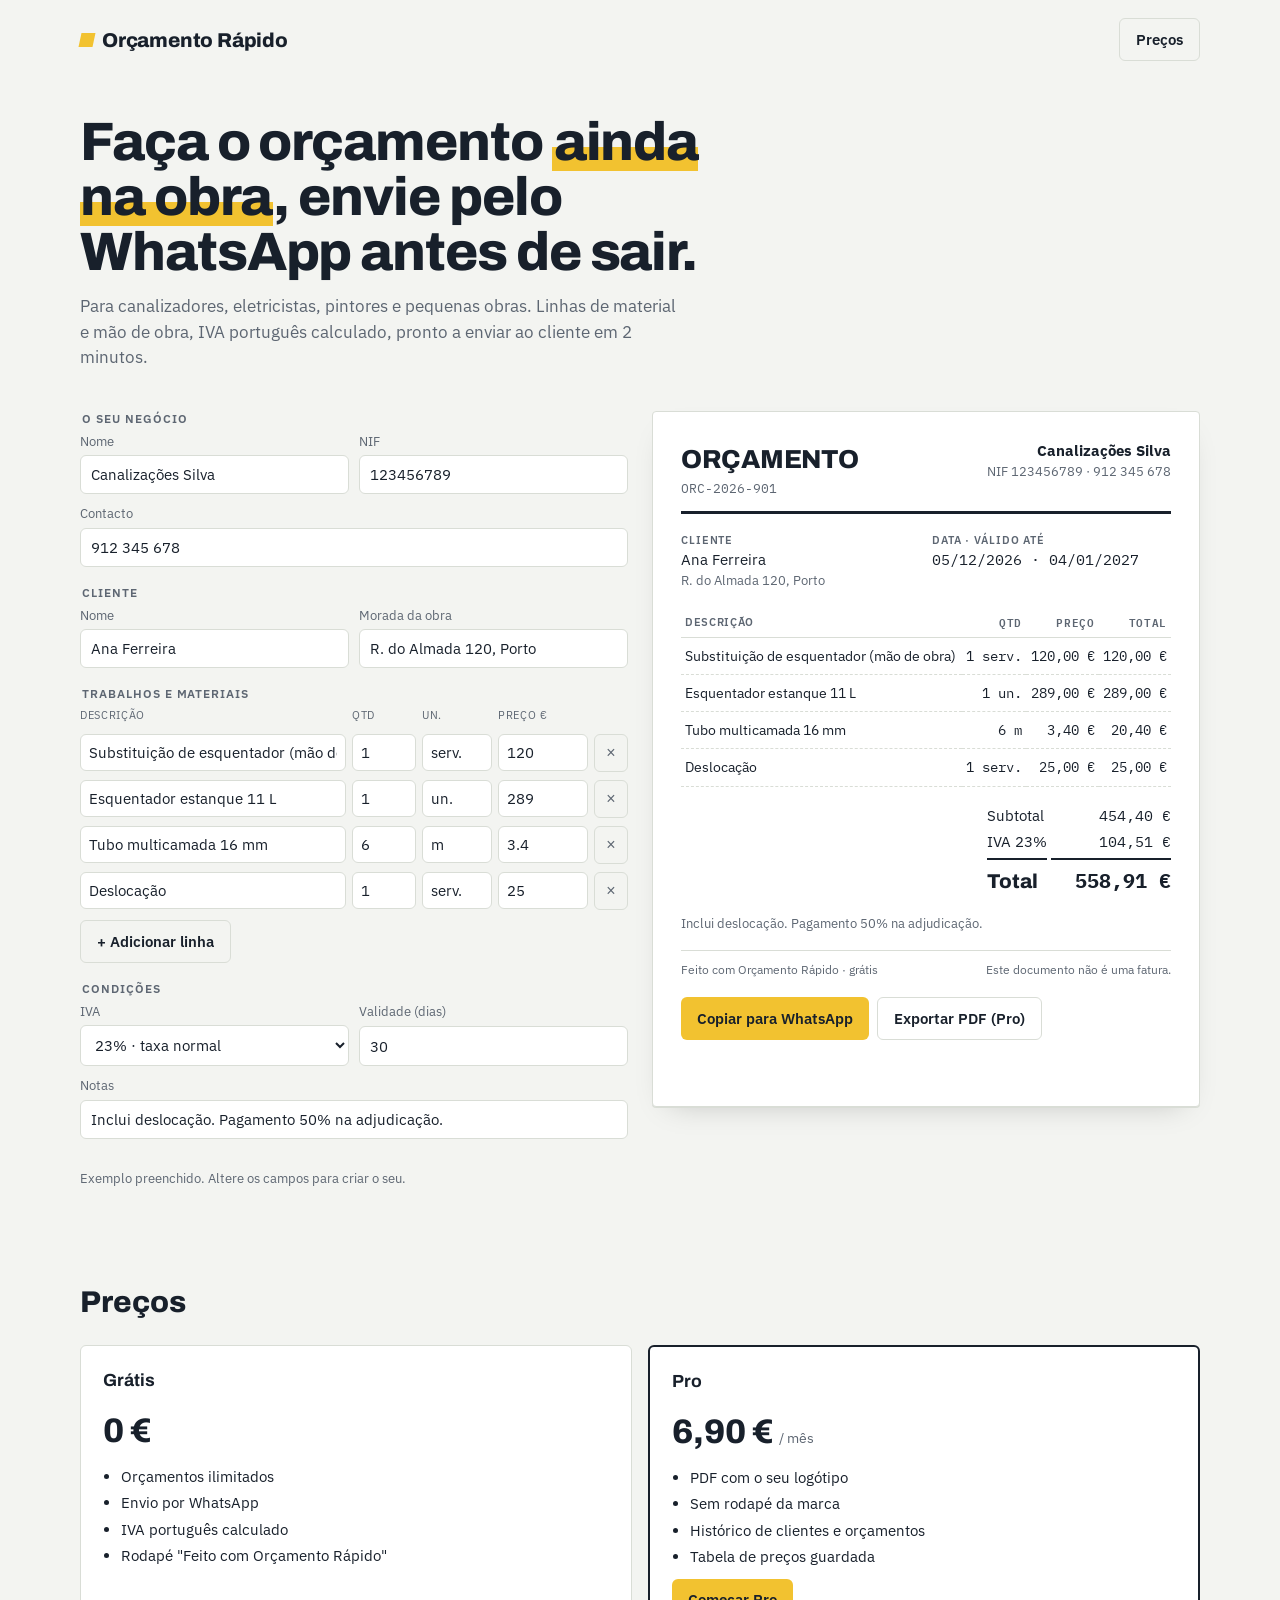
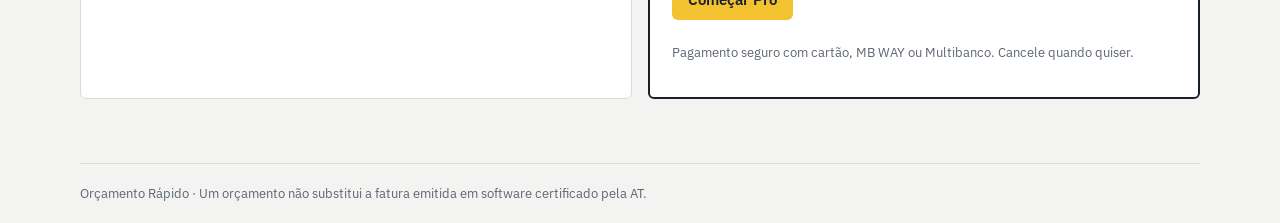
==== index.html @ ef0342cf "Primeira versão do Orçamento Rápido Co-Authored-By: Claude Opus 5.5 <noreply@anthropic.com> Claude-S" ====
<!doctype html>
<html lang="pt-PT">
<head>
<meta charset="utf-8">
<meta name="viewport" content="width=device-width, initial-scale=1, viewport-fit=cover">
<meta name="description" content="Faça orçamentos de obras com IVA português em 2 minutos e envie pelo WhatsApp. Grátis para canalizadores, eletricistas e pintores.">
<title>Orçamento Rápido</title>
<link rel="stylesheet" href="https://fonts.googleapis.com/css2?family=Archivo:wght@500;700;800&family=IBM+Plex+Sans:wght@400;500;600&family=IBM+Plex+Mono:wght@400;500&display=swap">
<style>
/* Layout: hero → working tool (form | live quote sheet) → pricing. Workshop ink + hi-vis accent. */
:root{
  --bg:#f3f4f1; --paper:#ffffff; --ink:#18202b; --muted:#5d6672; --line:#d9ddd6;
  --accent:#f2c230; --accent-ink:#18202b; --blue:#1f4e8c; --ok:#2f7d4f;
  --f-display:"Archivo","Arial Narrow",system-ui,sans-serif;
  --f-body:"IBM Plex Sans",system-ui,-apple-system,sans-serif;
  --f-mono:"IBM Plex Mono",ui-monospace,Menlo,monospace;
}
@media (prefers-color-scheme:dark){:root:not([data-theme="light"]){
  --bg:#12161c; --paper:#1b2129; --ink:#e8ebee; --muted:#9aa3ad; --line:#2d3540;
  --accent:#f2c230; --accent-ink:#18202b; --blue:#7fb0ee; --ok:#6cc08f; color-scheme:dark}}
:root[data-theme="dark"]{
  --bg:#12161c; --paper:#1b2129; --ink:#e8ebee; --muted:#9aa3ad; --line:#2d3540;
  --accent:#f2c230; --accent-ink:#18202b; --blue:#7fb0ee; --ok:#6cc08f; color-scheme:dark}
*{box-sizing:border-box}
html,body{margin:0}img{max-width:100%}[hidden]{display:none!important}
body{background:var(--bg);color:var(--ink);font-family:var(--f-body);font-size:15px;line-height:1.5;
  padding-left:max(16px,env(safe-area-inset-left,0px));padding-right:max(16px,env(safe-area-inset-right,0px))}
.wrap{max-width:1120px;margin:0 auto}
h1,h2,h3{font-family:var(--f-display);text-wrap:balance;margin:0}
header{display:flex;justify-content:space-between;align-items:center;padding-block:18px;gap:12px}
.brand{font-family:var(--f-display);font-weight:800;font-size:20px;letter-spacing:-.01em;display:flex;align-items:center;gap:8px}
.brand i{display:inline-block;width:14px;height:14px;background:var(--accent);transform:skew(-12deg)}
.hero{padding-block:36px 28px;display:grid;gap:14px;max-width:760px}
.hero h1{font-size:clamp(32px,6vw,54px);font-weight:800;line-height:1.02;letter-spacing:-.02em}
.hero h1 mark{background:linear-gradient(transparent 58%,var(--accent) 58%);color:inherit;padding:0 2px}
.hero p{color:var(--muted);font-size:17px;max-width:60ch;margin:0}
.btn{font:600 15px var(--f-body);border:0;border-radius:6px;padding:11px 16px;cursor:pointer;background:var(--accent);color:var(--accent-ink);text-decoration:none;display:inline-flex;align-items:center;gap:6px}
.btn.ghost{background:transparent;color:var(--ink);border:1px solid var(--line)}
.btn:focus-visible,input:focus-visible,select:focus-visible{outline:3px solid var(--blue);outline-offset:2px}
.tool{display:grid;grid-template-columns:minmax(0,1fr) minmax(0,1fr);gap:24px;padding-block:12px 48px}
@media (max-width:860px){.tool{grid-template-columns:minmax(0,1fr)}}
.panel{display:grid;gap:18px;align-content:start}
fieldset{border:0;padding:0;margin:0;display:grid;gap:10px}
legend{font:600 12px var(--f-body);text-transform:uppercase;letter-spacing:.08em;color:var(--muted);margin-bottom:6px}
.row{display:grid;grid-template-columns:1fr 1fr;gap:10px}
label{display:grid;gap:4px;font-size:13px;color:var(--muted)}
input,select{font:400 15px var(--f-body);color:var(--ink);background:var(--paper);border:1px solid var(--line);border-radius:6px;padding:9px 10px;width:100%;min-width:0}
.items{display:grid;gap:8px}
.item{display:grid;grid-template-columns:minmax(0,1fr) 64px 70px 90px 34px;gap:6px;align-items:center}
.item input{padding:8px}
.item .x{background:transparent;border:1px solid var(--line);border-radius:6px;height:38px;cursor:pointer;color:var(--muted);font-size:16px}
.ih{font-size:11px;color:var(--muted);text-transform:uppercase;letter-spacing:.06em}
@media (max-width:480px){.item{grid-template-columns:1fr 1fr 1fr 34px}.item .d{grid-column:1/-1}.ih{display:none}}
/* quote sheet */
.sheet{background:var(--paper);border:1px solid var(--line);border-radius:4px;padding:28px;position:sticky;top:calc(env(safe-area-inset-top,0px) + 16px);align-self:start;display:grid;gap:18px;box-shadow:0 1px 0 var(--line),0 12px 30px -18px rgba(0,0,0,.25)}
@media (max-width:860px){.sheet{position:static}}
.sh-top{display:flex;justify-content:space-between;gap:16px;flex-wrap:wrap;border-bottom:3px solid var(--ink);padding-bottom:14px}
.sh-top h2{font-size:26px;font-weight:800;letter-spacing:-.01em}
.mono{font-family:var(--f-mono);font-variant-numeric:tabular-nums}
.small{font-size:12.5px;color:var(--muted)}
.meta{display:grid;grid-template-columns:1fr 1fr;gap:12px}
.meta b{display:block;font-size:11px;text-transform:uppercase;letter-spacing:.08em;color:var(--muted);font-weight:600}
.tbl{overflow-x:auto}
table{width:100%;border-collapse:collapse;font-size:13.5px}
th{text-align:left;font-size:11px;text-transform:uppercase;letter-spacing:.06em;color:var(--muted);font-weight:600;border-bottom:1px solid var(--line);padding:6px 4px}
td{padding:8px 4px;border-bottom:1px dashed var(--line);vertical-align:top}
td.n,th.n{text-align:right;font-family:var(--f-mono);font-variant-numeric:tabular-nums;white-space:nowrap}
.tot{display:grid;gap:4px;justify-content:end;grid-template-columns:auto 120px}
.tot span:nth-child(even){text-align:right;font-family:var(--f-mono);font-variant-numeric:tabular-nums}
.tot .g{font-family:var(--f-display);font-weight:800;font-size:20px;border-top:2px solid var(--ink);padding-top:6px}
.foot{border-top:1px solid var(--line);padding-top:10px;display:flex;justify-content:space-between;gap:10px;flex-wrap:wrap}
.wm{font-size:11.5px;color:var(--muted)}
.actions{display:flex;gap:8px;flex-wrap:wrap}
.toast{font-size:13px;color:var(--ok);min-height:20px}
/* pricing */
.pricing{padding-block:32px 64px;display:grid;gap:20px}
.pricing h2{font-size:30px;font-weight:800}
.plans{display:grid;grid-template-columns:repeat(2,minmax(0,1fr));gap:16px}
@media (max-width:640px){.plans{grid-template-columns:minmax(0,1fr)}}
.plan{border:1px solid var(--line);border-radius:6px;padding:22px;display:grid;gap:10px;align-content:start;background:var(--paper)}
.plan.pro{border:2px solid var(--ink)}
.price{font-family:var(--f-display);font-size:34px;font-weight:800}
.price small{font:400 14px var(--f-body);color:var(--muted)}
.plan ul{margin:0;padding-left:18px;display:grid;gap:4px}
.note{font-size:13px;color:var(--muted)}
footer{border-top:1px solid var(--line);padding-block:20px;font-size:12.5px;color:var(--muted)}
@media (prefers-reduced-motion:reduce){*{transition:none!important}}
</style>
</head>
<body>
<div class="wrap">
<header>
  <div class="brand"><i></i>Orçamento Rápido</div>
  <a class="btn ghost" href="#precos">Preços</a>
</header>

<section class="hero">
  <h1>Faça o orçamento <mark>ainda na obra</mark>, envie pelo WhatsApp antes de sair.</h1>
  <p>Para canalizadores, eletricistas, pintores e pequenas obras. Linhas de material e mão de obra, IVA português calculado, pronto a enviar ao cliente em 2 minutos.</p>
</section>

<section class="tool" aria-label="Criar orçamento">
  <form class="panel" id="f" autocomplete="off">
    <fieldset>
      <legend>O seu negócio</legend>
      <div class="row">
        <label>Nome<input id="bizName" value="Canalizações Silva"></label>
        <label>NIF<input id="bizNif" value="123456789" inputmode="numeric"></label>
      </div>
      <label>Contacto<input id="bizPhone" value="912 345 678"></label>
    </fieldset>
    <fieldset>
      <legend>Cliente</legend>
      <div class="row">
        <label>Nome<input id="cliName" value="Ana Ferreira"></label>
        <label>Morada da obra<input id="cliAddr" value="R. do Almada 120, Porto"></label>
      </div>
    </fieldset>
    <fieldset>
      <legend>Trabalhos e materiais</legend>
      <div class="item ih" aria-hidden="true"><span>Descrição</span><span>Qtd</span><span>Un.</span><span>Preço €</span><span></span></div>
      <div class="items" id="items"></div>
      <div><button type="button" class="btn ghost" id="add">+ Adicionar linha</button></div>
    </fieldset>
    <fieldset>
      <legend>Condições</legend>
      <div class="row">
        <label>IVA
          <select id="vat">
            <option value="23">23% · taxa normal</option>
            <option value="6">6% · empreitada em habitação (verba 2.27)</option>
            <option value="13">13% · taxa intermédia</option>
            <option value="0">Isento · art. 53.º do CIVA</option>
          </select>
        </label>
        <label>Validade (dias)<input id="valid" type="number" min="1" value="30" inputmode="numeric"></label>
      </div>
      <label>Notas<input id="notes" value="Inclui deslocação. Pagamento 50% na adjudicação."></label>
    </fieldset>
    <p class="small">Exemplo preenchido. Altere os campos para criar o seu.</p>
  </form>

  <aside class="sheet" aria-label="Pré-visualização do orçamento">
    <div class="sh-top">
      <div><h2>ORÇAMENTO</h2><div class="small mono" id="qNum"></div></div>
      <div style="text-align:right"><strong id="pBiz"></strong><div class="small" id="pBizMeta"></div></div>
    </div>
    <div class="meta">
      <div><b>Cliente</b><span id="pCli"></span><div class="small" id="pAddr"></div></div>
      <div><b>Data · Válido até</b><span class="mono" id="pDates"></span></div>
    </div>
    <div class="tbl"><table>
      <thead><tr><th>Descrição</th><th class="n">Qtd</th><th class="n">Preço</th><th class="n">Total</th></tr></thead>
      <tbody id="pRows"></tbody>
    </table></div>
    <div class="tot">
      <span>Subtotal</span><span id="tSub"></span>
      <span id="tVatL">IVA</span><span id="tVat"></span>
      <span class="g">Total</span><span class="g" id="tTot"></span>
    </div>
    <div class="small" id="pNotes"></div>
    <div class="foot">
      <span class="wm">Feito com Orçamento Rápido · grátis</span>
      <span class="wm">Este documento não é uma fatura.</span>
    </div>
    <div class="actions">
      <button class="btn" type="button" id="copy">Copiar para WhatsApp</button>
      <a class="btn ghost" href="#precos">Exportar PDF (Pro)</a>
    </div>
    <div class="toast" id="toast" role="status"></div>
  </aside>
</section>

<section class="pricing" id="precos">
  <h2>Preços</h2>
  <div class="plans">
    <div class="plan">
      <h3>Grátis</h3>
      <div class="price">0 €</div>
      <ul><li>Orçamentos ilimitados</li><li>Envio por WhatsApp</li><li>IVA português calculado</li><li>Rodapé "Feito com Orçamento Rápido"</li></ul>
    </div>
    <div class="plan pro">
      <h3>Pro</h3>
      <div class="price">6,90 € <small>/ mês</small></div>
      <ul><li>PDF com o seu logótipo</li><li>Sem rodapé da marca</li><li>Histórico de clientes e orçamentos</li><li>Tabela de preços guardada</li></ul>
      <div><a class="btn" id="buy" href="#precos">Começar Pro</a></div>
      <p class="note" id="buyNote">Pagamento seguro com cartão, MB WAY ou Multibanco. Cancele quando quiser.</p>
    </div>
  </div>
</section>

<footer>Orçamento Rápido · Um orçamento não substitui a fatura emitida em software certificado pela AT.</footer>
</div>

<script>
const $=id=>document.getElementById(id);
const eur=n=>n.toLocaleString('pt-PT',{style:'currency',currency:'EUR'});
let items=[
  {d:'Substituição de esquentador (mão de obra)',q:1,u:'serv.',p:120},
  {d:'Esquentador estanque 11 L',q:1,u:'un.',p:289},
  {d:'Tubo multicamada 16 mm',q:6,u:'m',p:3.4},
  {d:'Deslocação',q:1,u:'serv.',p:25}
];
const qn='ORC-'+new Date().getFullYear()+'-'+String(Math.floor(Math.random()*900)+100);
function renderItems(){
  const box=$('items');box.innerHTML='';
  items.forEach((it,i)=>{
    const r=document.createElement('div');r.className='item';
    r.innerHTML=`<input class="d" id="d${i}" aria-label="Descrição" value="${it.d.replace(/"/g,'&quot;')}">
      <input id="q${i}" aria-label="Quantidade" type="number" step="any" min="0" value="${it.q}">
      <input id="u${i}" aria-label="Unidade" value="${it.u}">
      <input id="p${i}" aria-label="Preço unitário" type="number" step="0.01" min="0" value="${it.p}">
      <button type="button" class="x" aria-label="Remover linha">×</button>`;
    r.querySelector('.d').oninput=e=>{it.d=e.target.value;render()};
    r.querySelector(`#q${i}`).oninput=e=>{it.q=parseFloat(e.target.value)||0;render()};
    r.querySelector(`#u${i}`).oninput=e=>{it.u=e.target.value;render()};
    r.querySelector(`#p${i}`).oninput=e=>{it.p=parseFloat(e.target.value)||0;render()};
    r.querySelector('.x').onclick=()=>{items.splice(i,1);renderItems();render()};
    box.appendChild(r);
  });
}
function calc(){
  const sub=items.reduce((s,i)=>s+i.q*i.p,0);const rate=+$('vat').value;
  const vat=Math.round(sub*rate)/100;return{sub,rate,vat,tot:sub+vat};
}
function fmtDate(d){return d.toLocaleDateString('pt-PT')}
function render(){
  const c=calc();const now=new Date();const until=new Date(now.getTime()+(+$('valid').value||30)*864e5);
  $('qNum').textContent=qn;
  $('pBiz').textContent=$('bizName').value;
  $('pBizMeta').textContent='NIF '+$('bizNif').value+' · '+$('bizPhone').value;
  $('pCli').textContent=$('cliName').value;$('pAddr').textContent=$('cliAddr').value;
  $('pDates').textContent=fmtDate(now)+' · '+fmtDate(until);
  const tb=$('pRows');tb.innerHTML='';
  items.forEach(i=>{const tr=document.createElement('tr');
    const td=(t,n)=>{const e=document.createElement('td');if(n)e.className='n';e.textContent=t;tr.appendChild(e)};
    td(i.d);td(i.q+' '+i.u,1);td(eur(i.p),1);td(eur(i.q*i.p),1);tb.appendChild(tr)});
  $('tSub').textContent=eur(c.sub);
  $('tVatL').textContent=c.rate?`IVA ${c.rate}%`:'IVA (isento art. 53.º)';
  $('tVat').textContent=eur(c.vat);$('tTot').textContent=eur(c.tot);
  $('pNotes').textContent=$('notes').value;
}
function asText(){
  const c=calc();const v=+$('valid').value||30;
  const lines=items.map(i=>`• ${i.d}: ${i.q} ${i.u} × ${eur(i.p)} = ${eur(i.q*i.p)}`);
  return [`*ORÇAMENTO ${qn}*`,`${$('bizName').value} · NIF ${$('bizNif').value}`,``,
    `Cliente: ${$('cliName').value}`,`Obra: ${$('cliAddr').value}`,``,...lines,``,
    `Subtotal: ${eur(c.sub)}`,c.rate?`IVA ${c.rate}%: ${eur(c.vat)}`:`IVA: isento (art. 53.º CIVA)`,
    `*Total: ${eur(c.tot)}*`,``,`Válido ${v} dias. ${$('notes').value}`,`Contacto: ${$('bizPhone').value}`,``,
    `_Feito com Orçamento Rápido_`].join('\n');
}
$('copy').onclick=()=>{
  const t=asText();
  const done=()=>{$('toast').textContent='Copiado. Cole na conversa do WhatsApp com o cliente.'};
  try{navigator.clipboard.writeText(t).then(done,fallback)}catch(e){fallback()}
  function fallback(){const ta=document.createElement('textarea');ta.value=t;document.body.appendChild(ta);ta.select();
    try{document.execCommand('copy');done()}catch(e){$('toast').textContent='Selecione e copie o texto manualmente.'}ta.remove()}
};
$('add').onclick=()=>{items.push({d:'',q:1,u:'un.',p:0});renderItems();render();$('d'+(items.length-1)).focus()};
$('f').addEventListener('input',render);
$('f').addEventListener('submit',e=>e.preventDefault());
$('buy').onclick=e=>{e.preventDefault();$('buyNote').textContent='Pagamentos ainda não ativos: o plano Pro abre em breve.'};
renderItems();render();
</script>
</body>
</html>
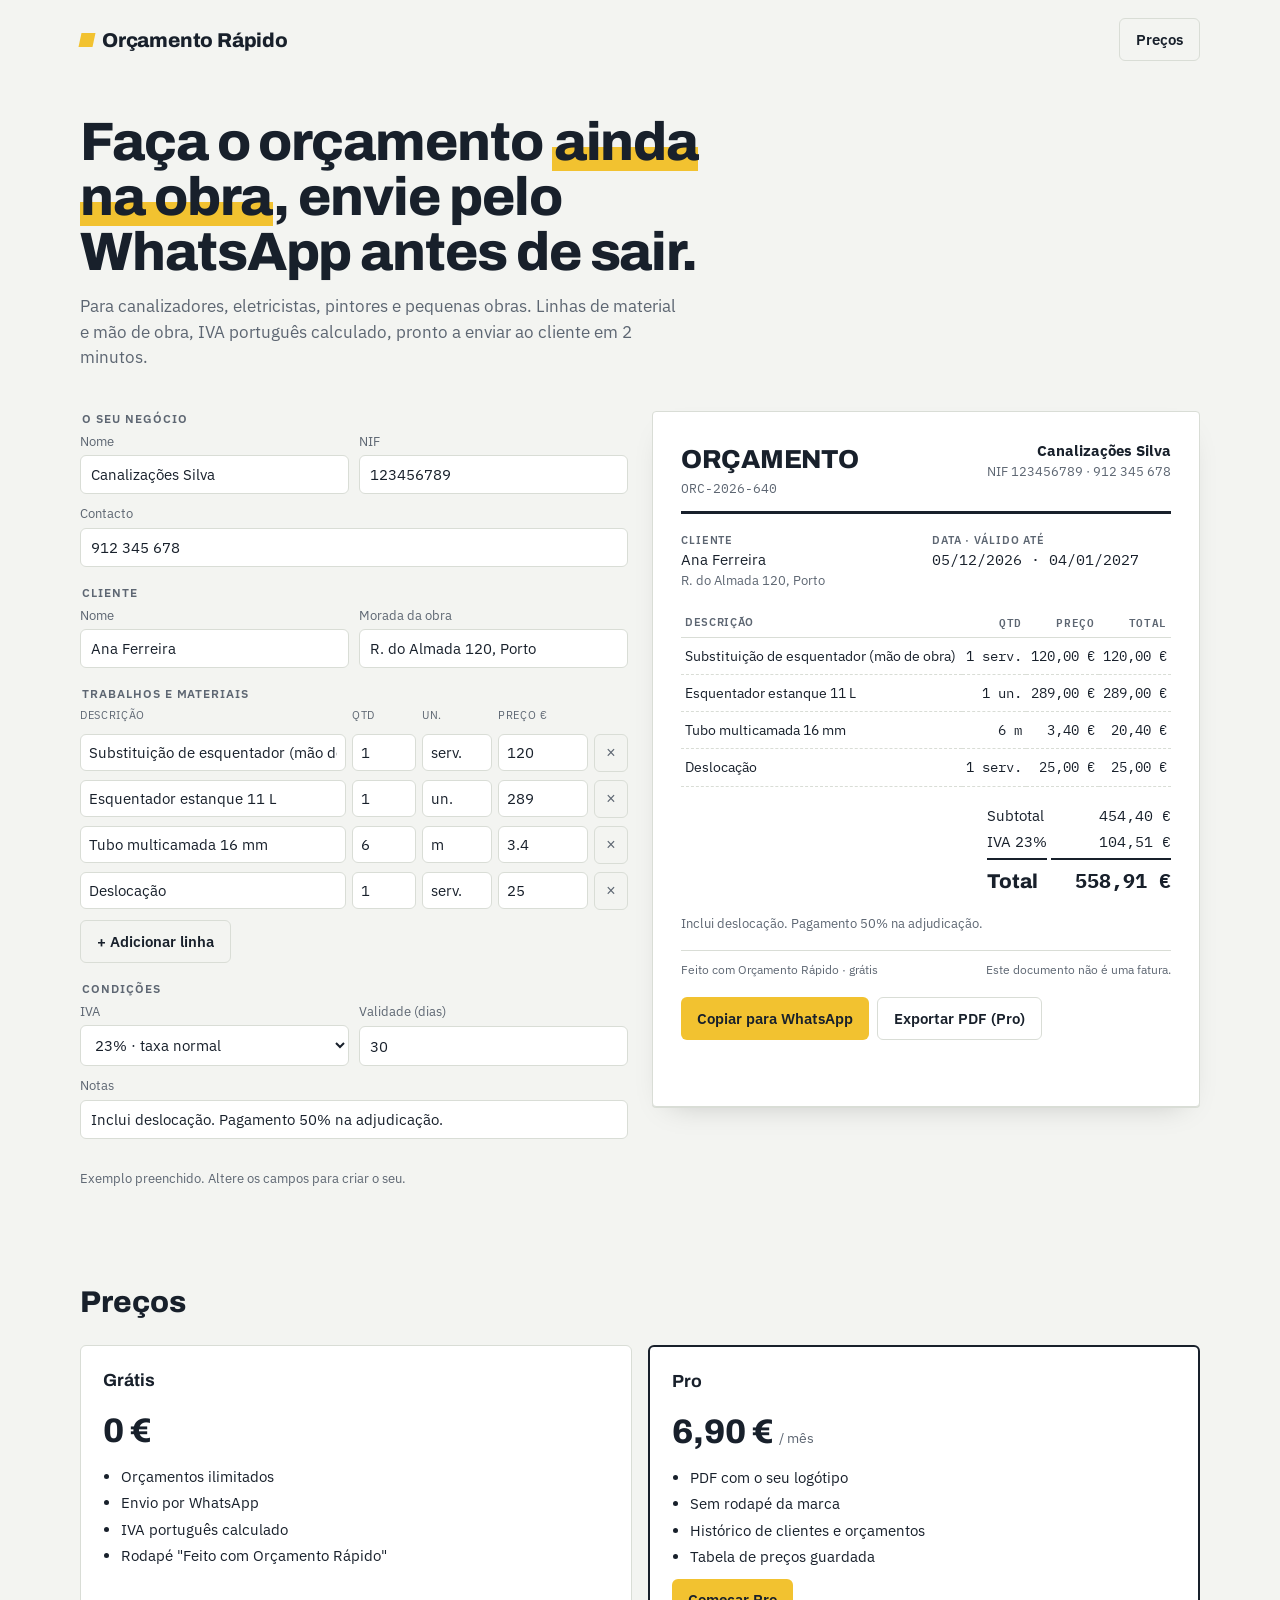
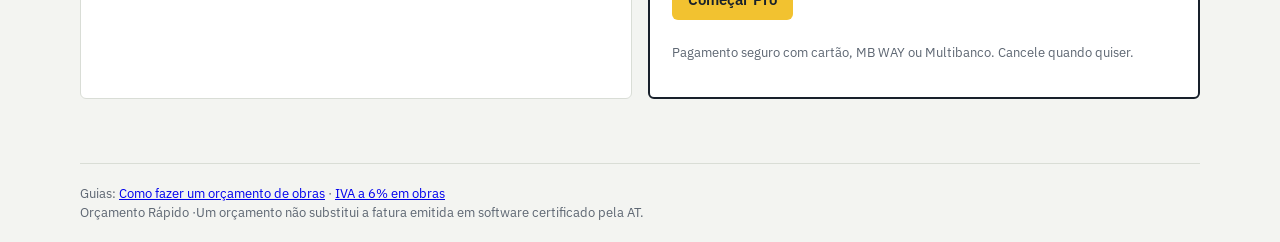
==== commit a149cf1f: "Aviso da regra dos 20% no IVA a 6% e dois guias para o Google Co-Authored-By: Claude Opus 5.5 <norep" ====
--- a/index.html
+++ b/index.html
@@ -135,6 +135,7 @@
         </label>
         <label>Validade (dias)<input id="valid" type="number" min="1" value="30" inputmode="numeric"></label>
       </div>
+      <p class="small" id="vatWarn" hidden>Atenção: a taxa de 6% só se aplica se os materiais não passarem de 20% do valor total da obra. Acima disso, a parte dos materiais paga 23%. <a href="guias/iva-6-obras.html">Saber mais</a></p>
       <label>Notas<input id="notes" value="Inclui deslocação. Pagamento 50% na adjudicação."></label>
     </fieldset>
     <p class="small">Exemplo preenchido. Altere os campos para criar o seu.</p>
@@ -189,7 +190,7 @@
   </div>
 </section>
 
-<footer>Orçamento Rápido · Um orçamento não substitui a fatura emitida em software certificado pela AT.</footer>
+<footer>Guias: <a href="guias/como-fazer-orcamento-obras.html">Como fazer um orçamento de obras</a> · <a href="guias/iva-6-obras.html">IVA a 6% em obras</a><br>Orçamento Rápido ·Um orçamento não substitui a fatura emitida em software certificado pela AT.</footer>
 </div>
 
 <script>
@@ -225,6 +226,7 @@
 }
 function fmtDate(d){return d.toLocaleDateString('pt-PT')}
 function render(){
+  $('vatWarn').hidden=$('vat').value!=='6';
   const c=calc();const now=new Date();const until=new Date(now.getTime()+(+$('valid').value||30)*864e5);
   $('qNum').textContent=qn;
   $('pBiz').textContent=$('bizName').value;
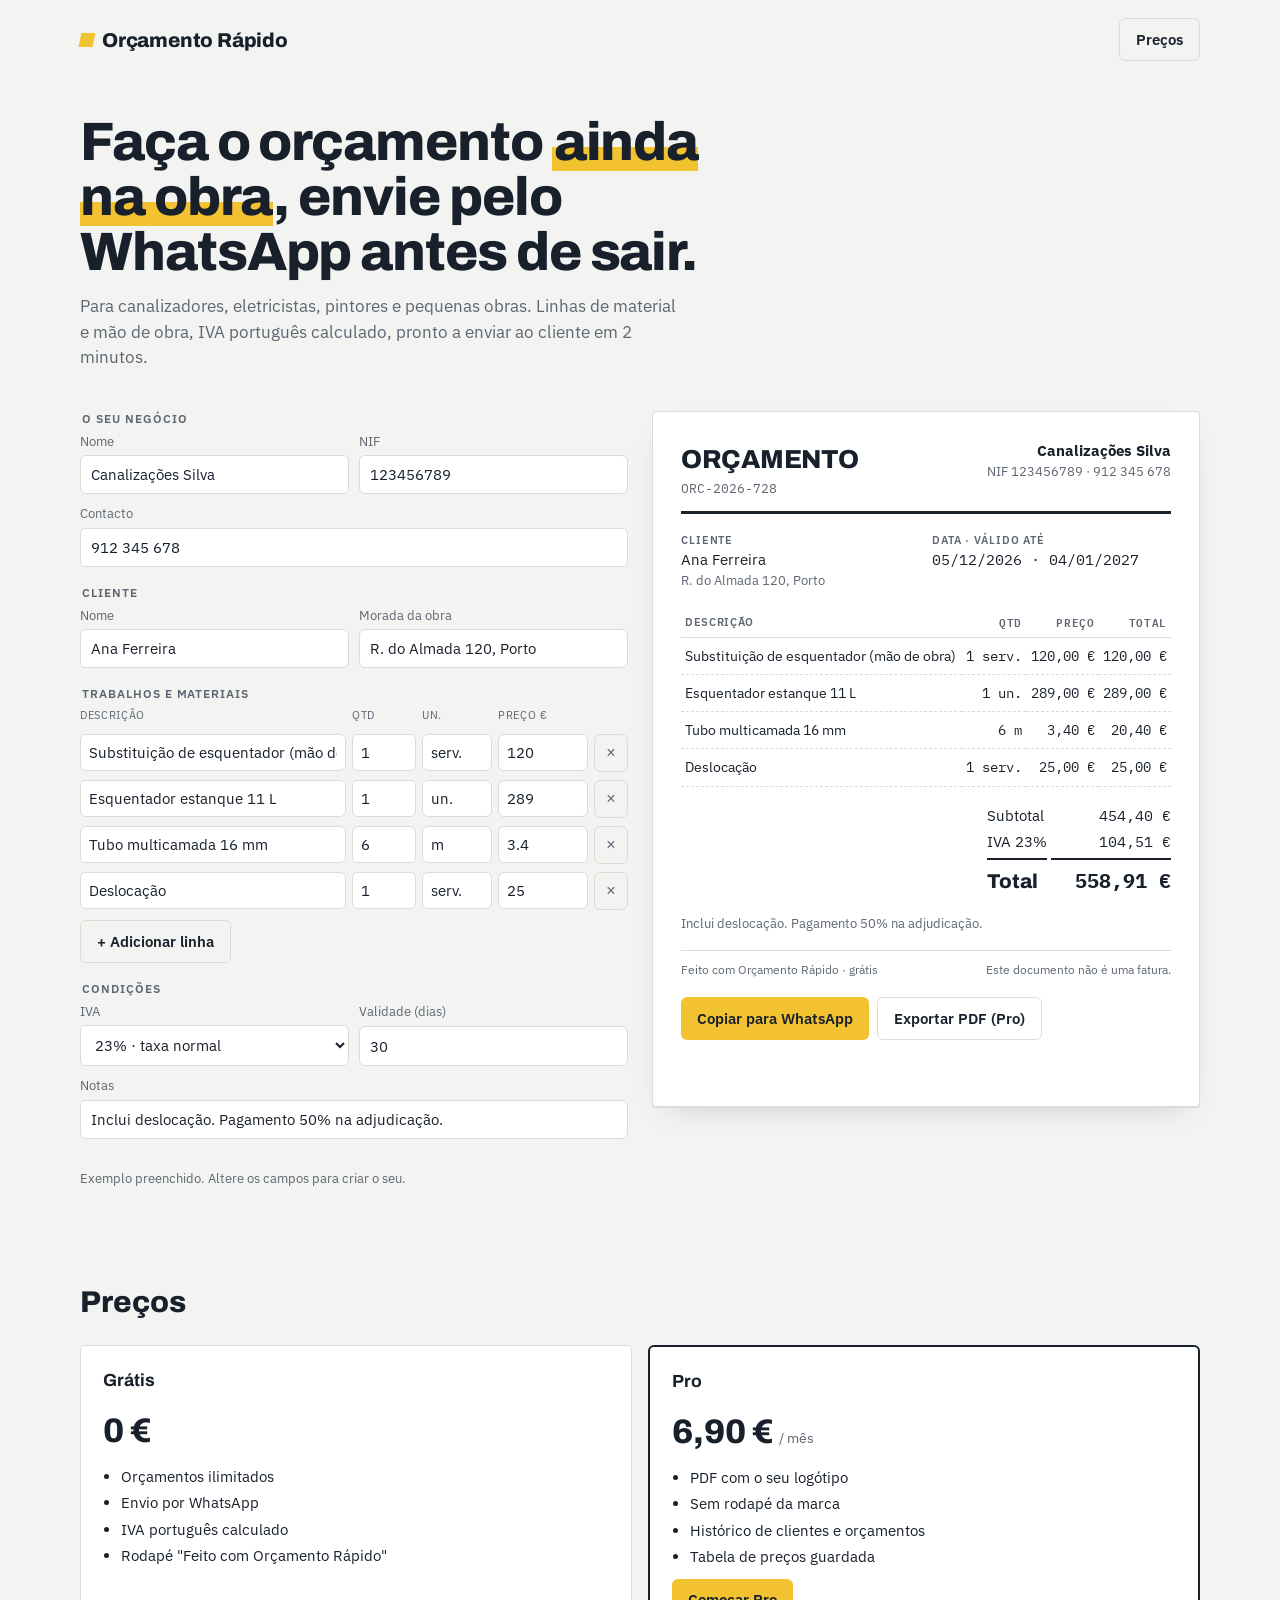
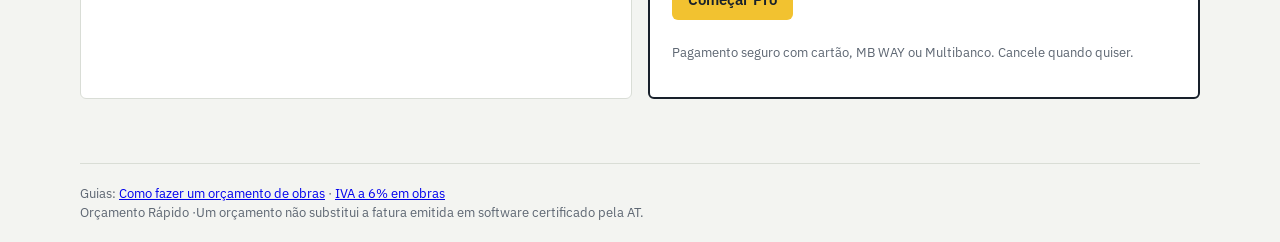
==== commit 28ff49e6: "Endereço oficial orcamento-rapido.pages.dev: canonical e sitemap Co-Authored-By: Claude Opus 5.5 <no" ====
--- a/index.html
+++ b/index.html
@@ -5,6 +5,7 @@
 <meta name="viewport" content="width=device-width, initial-scale=1, viewport-fit=cover">
 <meta name="description" content="Faça orçamentos de obras com IVA português em 2 minutos e envie pelo WhatsApp. Grátis para canalizadores, eletricistas e pintores.">
 <title>Orçamento Rápido</title>
+<link rel="canonical" href="https://orcamento-rapido.pages.dev/">
 <link rel="stylesheet" href="https://fonts.googleapis.com/css2?family=Archivo:wght@500;700;800&family=IBM+Plex+Sans:wght@400;500;600&family=IBM+Plex+Mono:wght@400;500&display=swap">
 <style>
 /* Layout: hero → working tool (form | live quote sheet) → pricing. Workshop ink + hi-vis accent. */
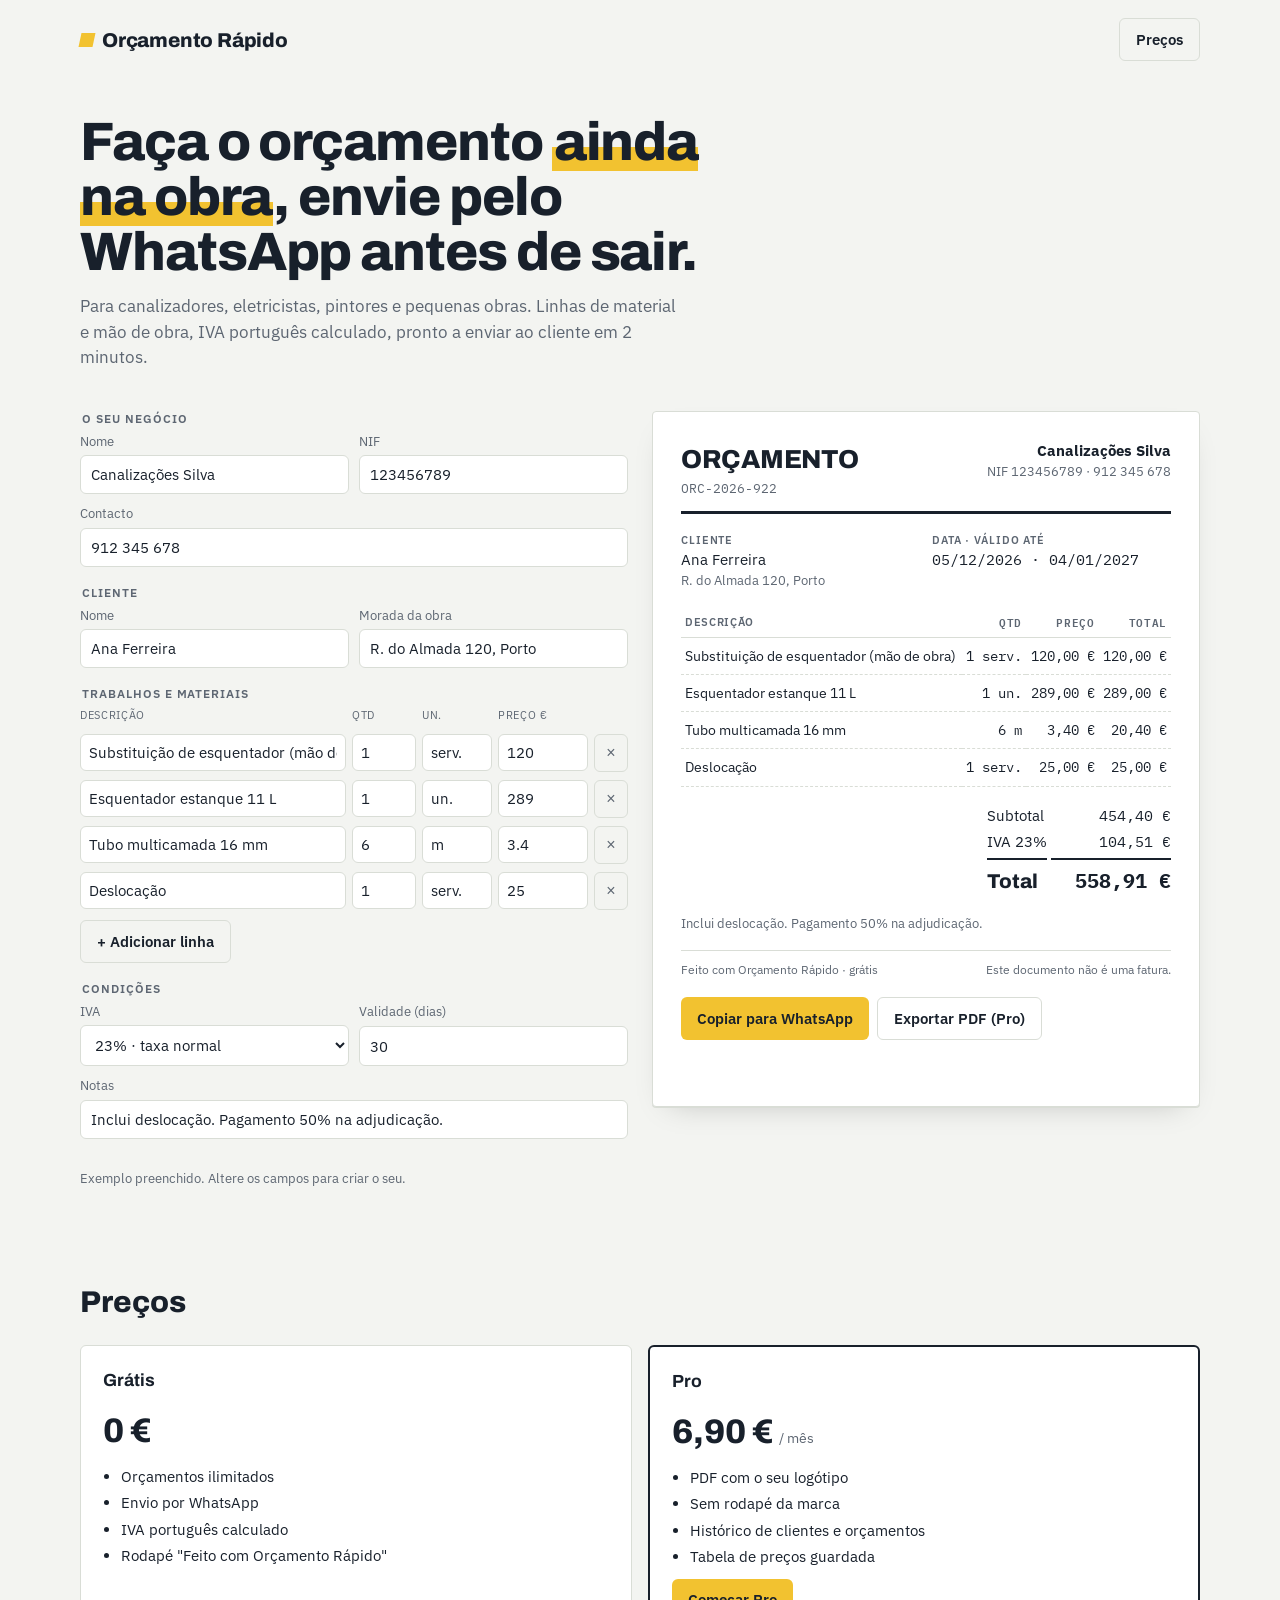
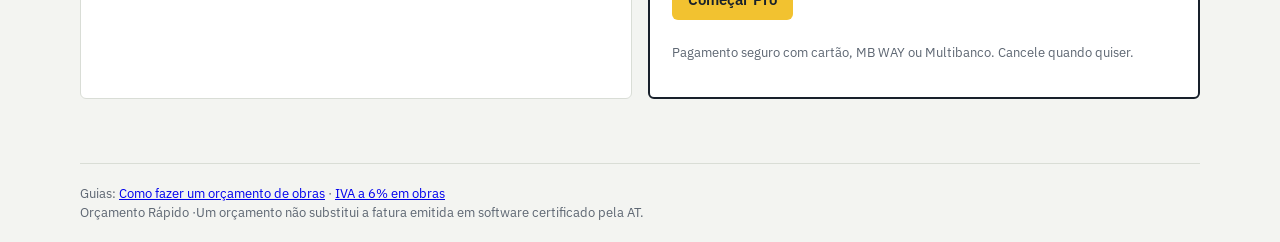
==== commit 76052b7f: "Endereço oficial passa a orcamentorapido.pages.dev Co-Authored-By: Claude Opus 5.5 <noreply@anthropi" ====
--- a/index.html
+++ b/index.html
@@ -5,7 +5,7 @@
 <meta name="viewport" content="width=device-width, initial-scale=1, viewport-fit=cover">
 <meta name="description" content="Faça orçamentos de obras com IVA português em 2 minutos e envie pelo WhatsApp. Grátis para canalizadores, eletricistas e pintores.">
 <title>Orçamento Rápido</title>
-<link rel="canonical" href="https://orcamento-rapido.pages.dev/">
+<link rel="canonical" href="https://orcamentorapido.pages.dev/">
 <link rel="stylesheet" href="https://fonts.googleapis.com/css2?family=Archivo:wght@500;700;800&family=IBM+Plex+Sans:wght@400;500;600&family=IBM+Plex+Mono:wght@400;500&display=swap">
 <style>
 /* Layout: hero → working tool (form | live quote sheet) → pricing. Workshop ink + hi-vis accent. */
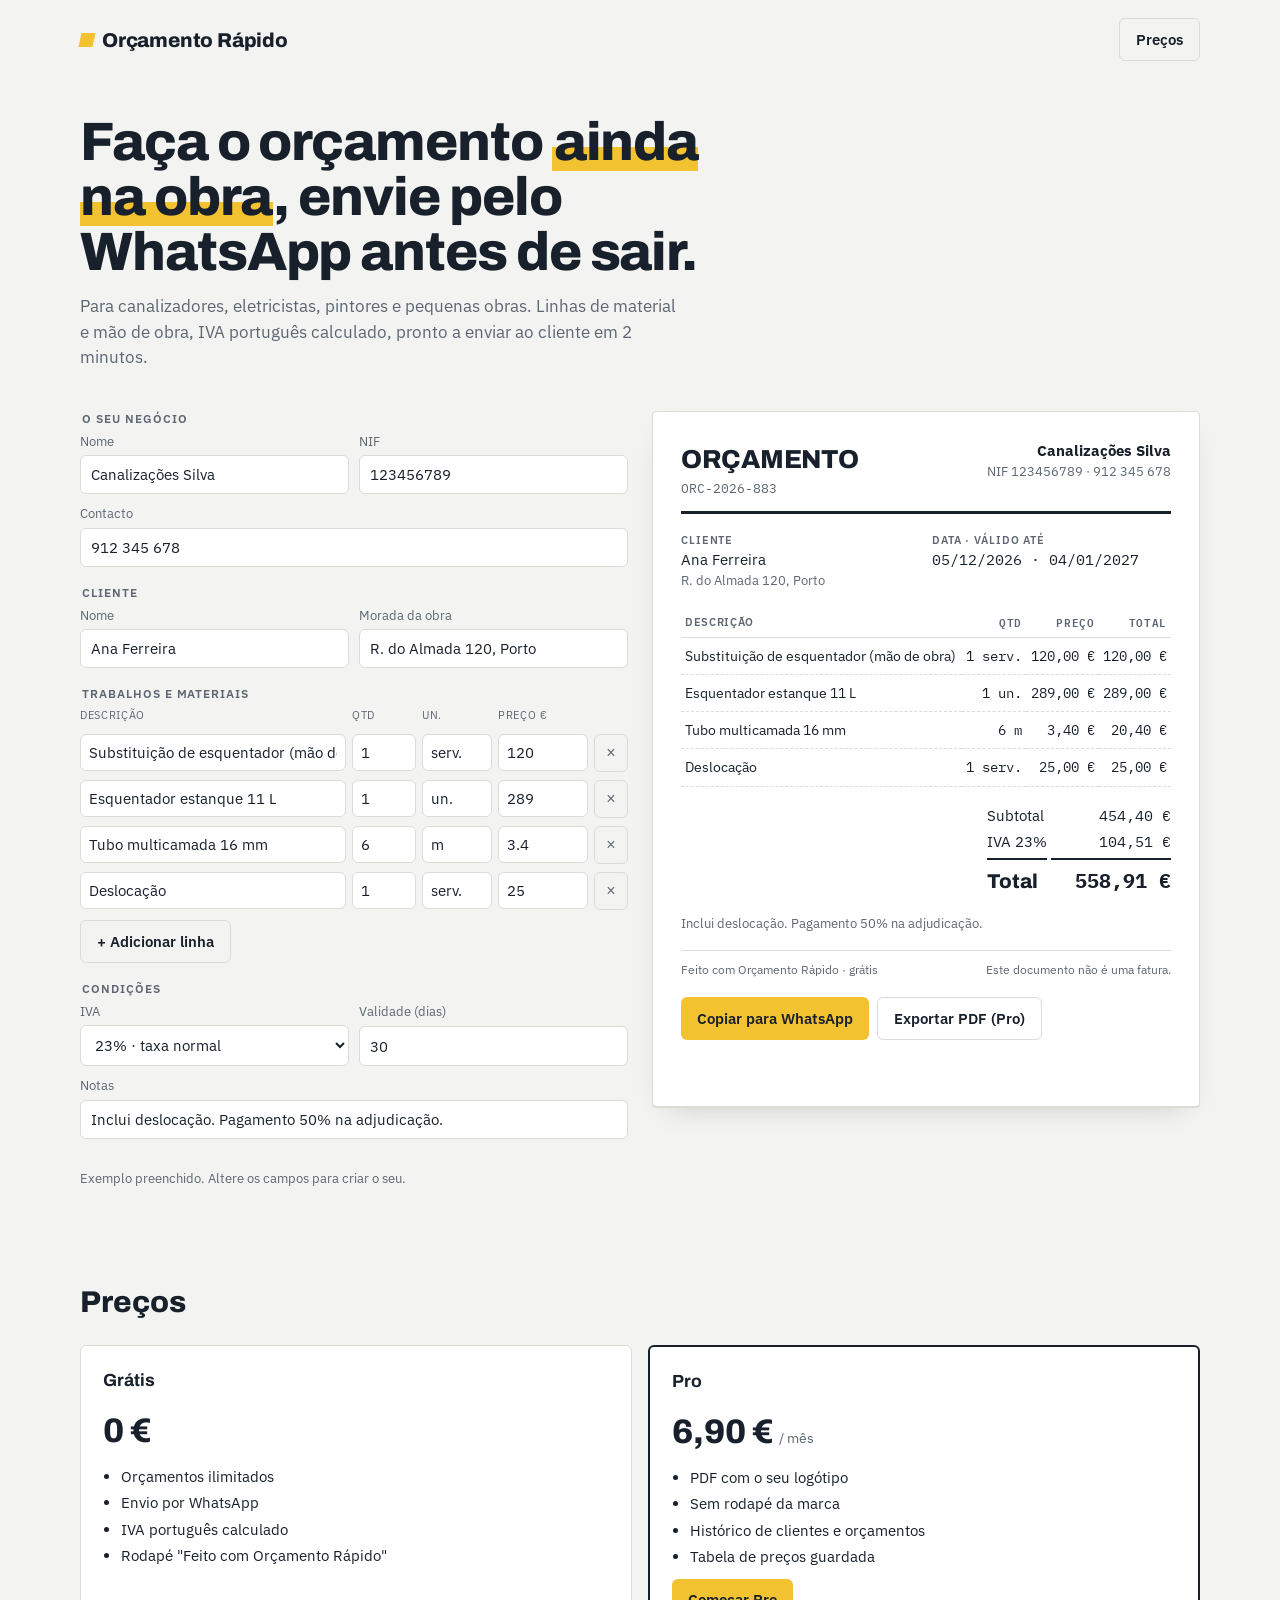
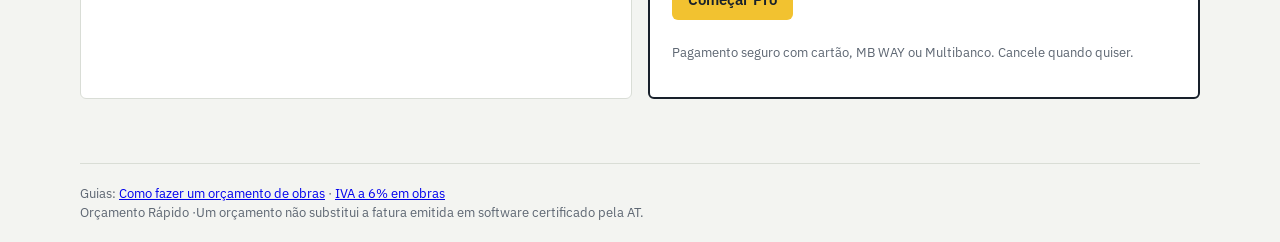
==== commit 9e903076: "Passar para Cloudflare Pages: site na raiz, links sem .html, verificação do Google Co-Authored-By: C" ====
--- a/index.html
+++ b/index.html
@@ -136,7 +136,7 @@
         </label>
         <label>Validade (dias)<input id="valid" type="number" min="1" value="30" inputmode="numeric"></label>
       </div>
-      <p class="small" id="vatWarn" hidden>Atenção: a taxa de 6% só se aplica se os materiais não passarem de 20% do valor total da obra. Acima disso, a parte dos materiais paga 23%. <a href="guias/iva-6-obras.html">Saber mais</a></p>
+      <p class="small" id="vatWarn" hidden>Atenção: a taxa de 6% só se aplica se os materiais não passarem de 20% do valor total da obra. Acima disso, a parte dos materiais paga 23%. <a href="guias/iva-6-obras">Saber mais</a></p>
       <label>Notas<input id="notes" value="Inclui deslocação. Pagamento 50% na adjudicação."></label>
     </fieldset>
     <p class="small">Exemplo preenchido. Altere os campos para criar o seu.</p>
@@ -191,7 +191,7 @@
   </div>
 </section>
 
-<footer>Guias: <a href="guias/como-fazer-orcamento-obras.html">Como fazer um orçamento de obras</a> · <a href="guias/iva-6-obras.html">IVA a 6% em obras</a><br>Orçamento Rápido ·Um orçamento não substitui a fatura emitida em software certificado pela AT.</footer>
+<footer>Guias: <a href="guias/como-fazer-orcamento-obras">Como fazer um orçamento de obras</a> · <a href="guias/iva-6-obras">IVA a 6% em obras</a><br>Orçamento Rápido ·Um orçamento não substitui a fatura emitida em software certificado pela AT.</footer>
 </div>
 
 <script>
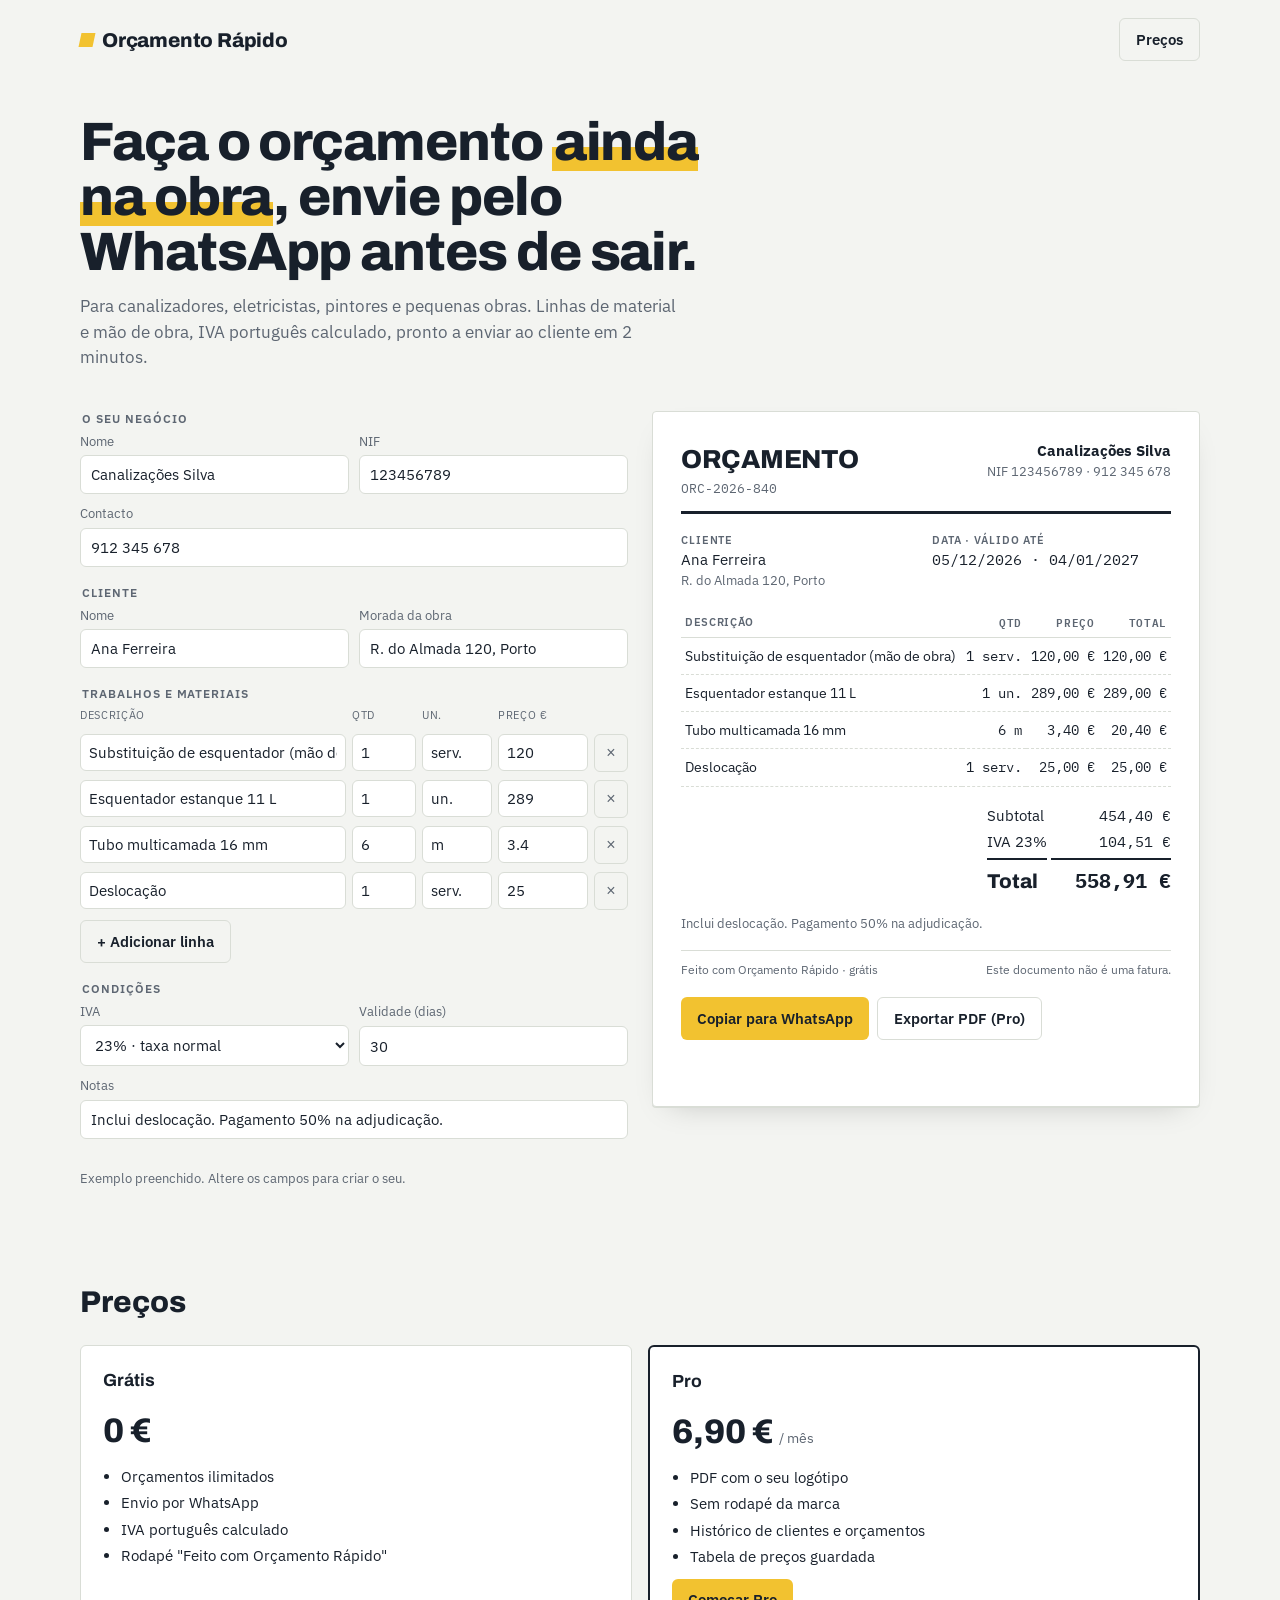
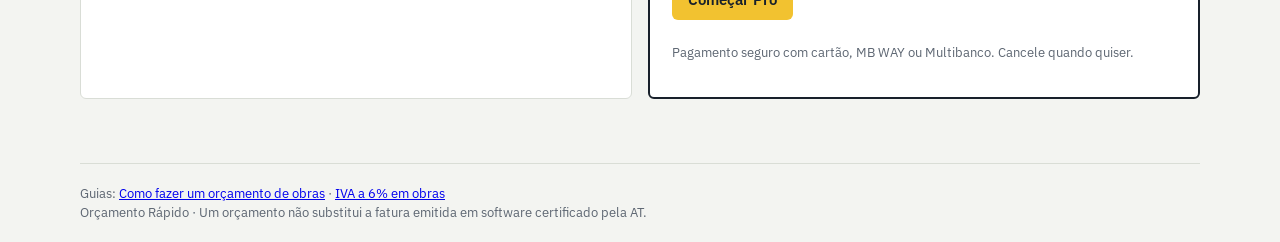
==== commit 5142e735: "Espaço em falta no rodapé Co-Authored-By: Claude Opus 5.5 <noreply@anthropic.com> Claude-Session: ht" ====
--- a/index.html
+++ b/index.html
@@ -191,7 +191,7 @@
   </div>
 </section>
 
-<footer>Guias: <a href="guias/como-fazer-orcamento-obras">Como fazer um orçamento de obras</a> · <a href="guias/iva-6-obras">IVA a 6% em obras</a><br>Orçamento Rápido ·Um orçamento não substitui a fatura emitida em software certificado pela AT.</footer>
+<footer>Guias: <a href="guias/como-fazer-orcamento-obras">Como fazer um orçamento de obras</a> · <a href="guias/iva-6-obras">IVA a 6% em obras</a><br>Orçamento Rápido · Um orçamento não substitui a fatura emitida em software certificado pela AT.</footer>
 </div>
 
 <script>
